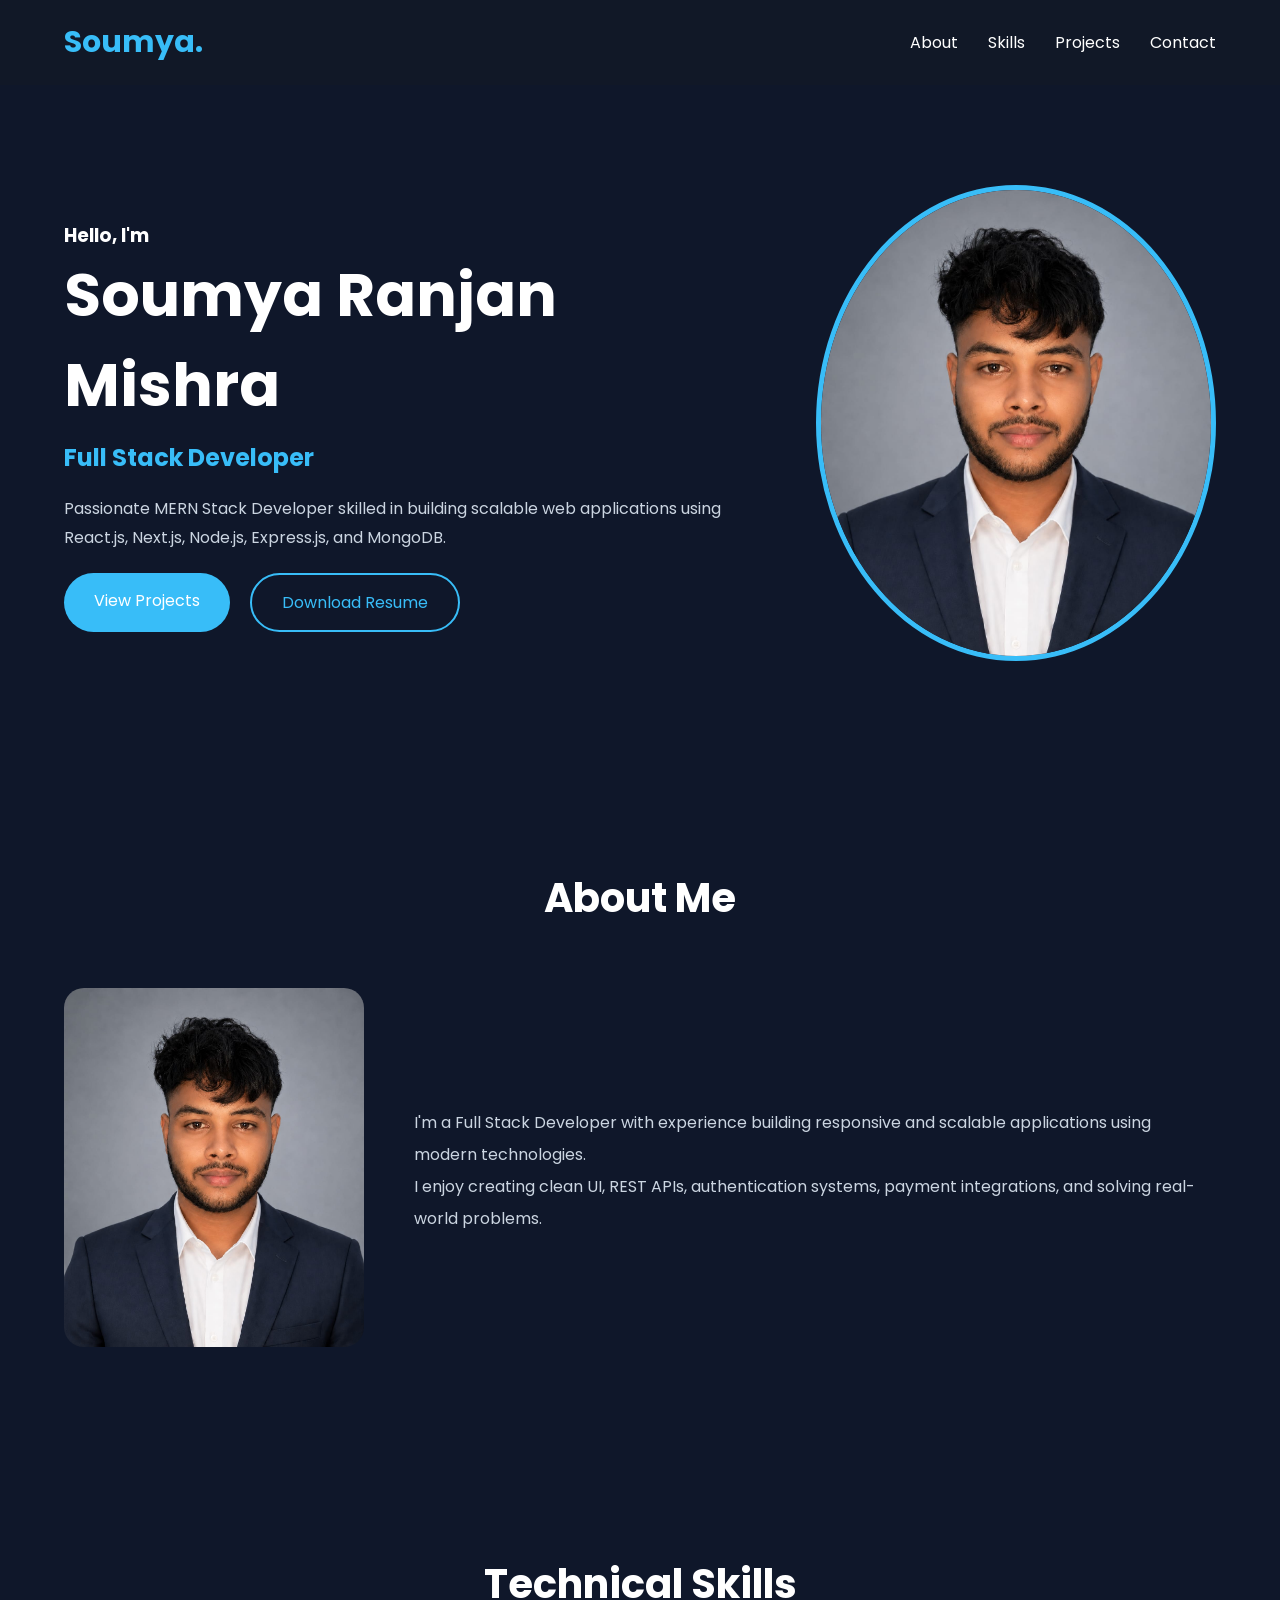
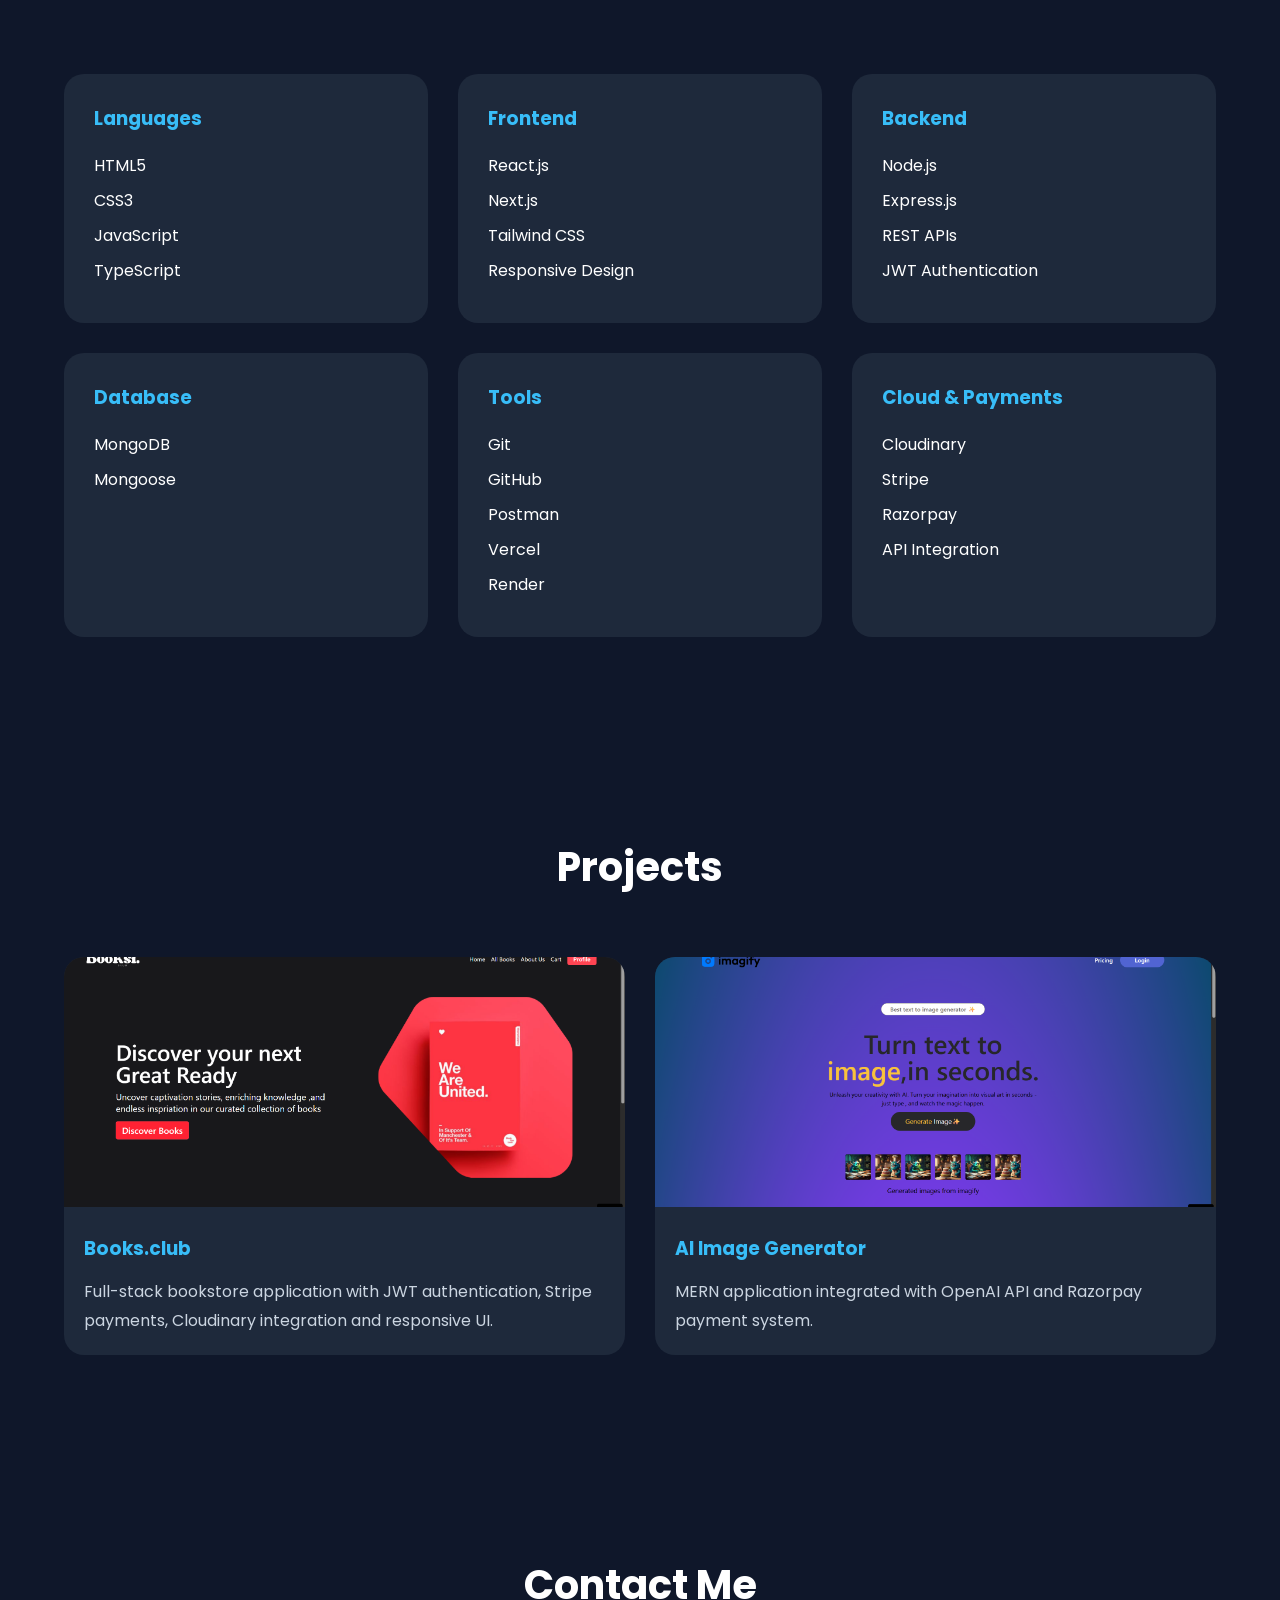
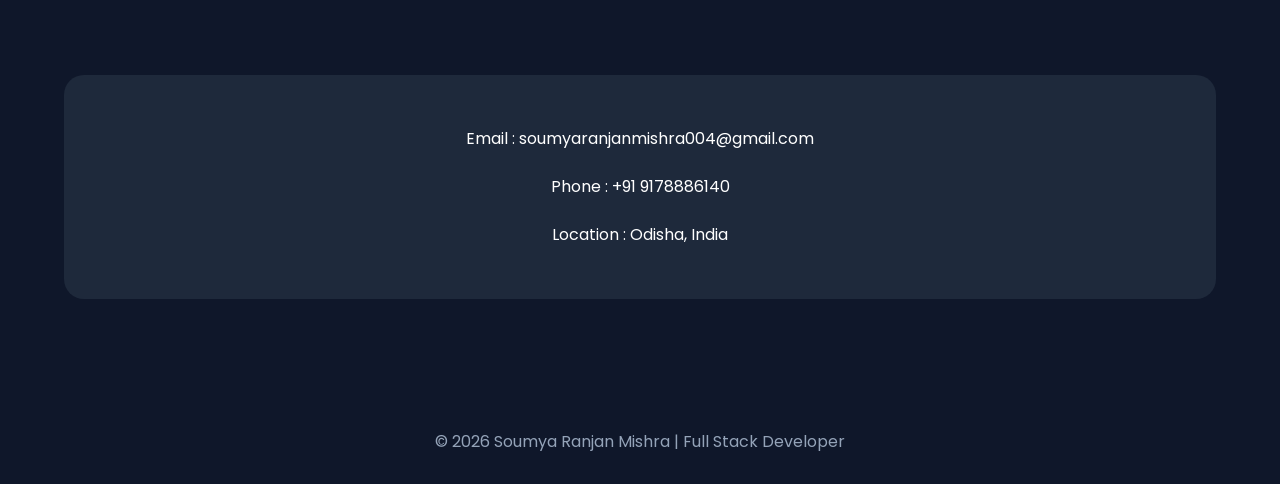
==== task!/index.html @ 954579de "Add portfolio website files including HTML and CSS for two different layouts - Created index.html an" ====
<!doctype html>
<html lang="en">
  <head>
    <meta charset="UTF-8" />
    <meta name="viewport" content="width=device-width, initial-scale=1.0" />
    <title>Soumya | Full Stack Developer</title>
    <link rel="stylesheet" href="style.css" />
  </head>
  <body>
    <header>
      <div class="container navbar">
        <div class="logo">Soumya.</div>

        <nav>
          <a href="#about">About</a>
          <a href="#skills">Skills</a>
          <a href="#projects">Projects</a>
          <a href="#contact">Contact</a>
        </nav>
      </div>
    </header>

    <!-- Hero Section -->

    <section class="hero">
      <div class="container hero-content">
        <div>
          <h3>Hello, I'm</h3>
          <h1>Soumya Ranjan Mishra</h1>
          <h2>Full Stack Developer</h2>

          <p>
            Passionate MERN Stack Developer skilled in building scalable web
            applications using React.js, Next.js, Node.js, Express.js, and
            MongoDB.
          </p>

          <div class="buttons">
            <a href="#projects" class="btn">View Projects</a>
            <a href="/task!/img/resume.pdf" class="btn-outline">Download Resume</a>
          </div>
        </div>

        <div class="hero-image">
          <img src="./img/myImg.jpeg" alt="" />
        </div>
      </div>
    </section>

    <!-- About -->

    <section id="about">
      <div class="container">
        <h2 class="title">About Me</h2>

        <div class="about">
          <div class="about-image">
            <img src="./img/myImg.jpeg" alt="" />
          </div>

          <div class="about-text">
            <p>
              I'm a Full Stack Developer with experience building responsive and
              scalable applications using modern technologies.
            </p>

            <p>
              I enjoy creating clean UI, REST APIs, authentication systems,
              payment integrations, and solving real-world problems.
            </p>
          </div>
        </div>
      </div>
    </section>

    <!-- Skills -->

    <section id="skills">
      <div class="container">
        <h2 class="title">Technical Skills</h2>

        <div class="skills">
          <div class="card">
            <h3>Languages</h3>
            <ul>
              <li>HTML5</li>
              <li>CSS3</li>
              <li>JavaScript</li>
              <li>TypeScript</li>
            </ul>
          </div>

          <div class="card">
            <h3>Frontend</h3>
            <ul>
              <li>React.js</li>
              <li>Next.js</li>
              <li>Tailwind CSS</li>
              <li>Responsive Design</li>
            </ul>
          </div>

          <div class="card">
            <h3>Backend</h3>
            <ul>
              <li>Node.js</li>
              <li>Express.js</li>
              <li>REST APIs</li>
              <li>JWT Authentication</li>
            </ul>
          </div>

          <div class="card">
            <h3>Database</h3>
            <ul>
              <li>MongoDB</li>
              <li>Mongoose</li>
            </ul>
          </div>

          <div class="card">
            <h3>Tools</h3>
            <ul>
              <li>Git</li>
              <li>GitHub</li>
              <li>Postman</li>
              <li>Vercel</li>
              <li>Render</li>
            </ul>
          </div>

          <div class="card">
            <h3>Cloud & Payments</h3>
            <ul>
              <li>Cloudinary</li>
              <li>Stripe</li>
              <li>Razorpay</li>
              <li>API Integration</li>
            </ul>
          </div>
        </div>
      </div>
    </section>

    <!-- Projects -->

    <section id="projects">
      <div class="container">
        <h2 class="title">Projects</h2>

        <div class="projects">
          <div class="project">
            <img src="./img/project2.png" />

            <div class="project-content">
              <h3>Books.club</h3>

              <p>
                Full-stack bookstore application with JWT authentication, Stripe
                payments, Cloudinary integration and responsive UI.
              </p>
            </div>
          </div>

          <div class="project">
            <img src="./img/project3.png" />

            <div class="project-content">
              <h3>AI Image Generator</h3>

              <p>
                MERN application integrated with OpenAI API and Razorpay payment
                system.
              </p>
            </div>
          </div>
        </div>
      </div>
    </section>

    <!-- Contact -->

    <section id="contact">
      <div class="container">
        <h2 class="title">Contact Me</h2>

        <div class="contact">
          <p>Email : soumyaranjanmishra004@gmail.com</p>
          <p>Phone : +91 9178886140</p>
          <p>Location : Odisha, India</p>
        </div>
      </div>
    </section>

    <!-- Footer -->

    <footer>© 2026 Soumya Ranjan Mishra | Full Stack Developer</footer>
  </body>
</html>
---- task!/style.css ----
@import url('https://fonts.googleapis.com/css2?family=Poppins:wght@300;400;500;600;700&display=swap');

*{
margin:0;
padding:0;
box-sizing:border-box;
scroll-behavior:smooth;
}

body{
font-family:Poppins,sans-serif;
background:#0f172a;
color:white;
}

.container{
width:90%;
max-width:1200px;
margin:auto;
}

header{
position:sticky;
top:0;
background:#111827;
padding:20px 0;
z-index:100;
}

.navbar{
display:flex;
justify-content:space-between;
align-items:center;
}

.logo{
font-size:30px;
font-weight:700;
color:#38bdf8;
}

nav{
display:flex;
gap:30px;
}

nav a{
color:white;
text-decoration:none;
}

.hero{
padding:100px 0;
}

.hero-content{
display:grid;
grid-template-columns:1fr 400px;
align-items:center;
gap:50px;
}

.hero h1{
font-size:60px;
}

.hero h2{
color:#38bdf8;
margin:10px 0;
}

.hero p{
color:#cbd5e1;
line-height:1.8;
margin:20px 0;
}

.hero-image{
position:relative;
display:inline-block;
}

.hero-image::before{ 
content:"";
position:absolute;
inset:-12px;
border-radius:50%;
background: radial-gradient(circle, rgba(56,189,248,0.45), transparent 55%);	opacity:0;
transition:opacity 0.3s ease, transform 0.3s ease;
transform: scale(0.85);
}

.hero-image:hover::before{
opacity:1;
transform: scale(1);
}

.hero-image img{
width:100%;
border-radius:50%;
border:5px solid #38bdf8;
transition:transform 0.3s ease, filter 0.3s ease;
}

.hero-image:hover img{
transform: translateY(-6px);
filter: drop-shadow(0 0 22px rgba(56,189,248,0.7));
}

.buttons{
display:flex;
gap:20px;
}

.btn{
padding:15px 30px;
background:#38bdf8;
color:white;
text-decoration:none;
border-radius:50px;
}

.btn-outline{
padding:15px 30px;
border:2px solid #38bdf8;
color:#38bdf8;
text-decoration:none;
border-radius:50px;
}

section{
padding:100px 0;
}

.title{
text-align:center;
font-size:40px;
margin-bottom:60px;
}

.about{
display:grid;
grid-template-columns:300px 1fr;
gap:50px;
align-items:center;
}

.about-image img{
width:100%;
border-radius:20px;
}

.about-text{
line-height:2;
color:#cbd5e1;
}

.skills{
display:grid;
grid-template-columns:repeat(auto-fit,minmax(280px,1fr));
gap:30px;
}

.card{
background:#1e293b;
padding:30px;
border-radius:20px;
transition:.4s;
}

.card:hover{
transform:translateY(-10px);
}

.card h3{
color:#38bdf8;
margin-bottom:20px;
}

.card ul{
list-style:none;
}

.card li{
margin-bottom:10px;
}

.projects{
display:grid;
grid-template-columns:repeat(auto-fit,minmax(350px,1fr));
gap:30px;
}

.project{
background:#1e293b;
border-radius:20px;
overflow:hidden;
}

.project img{
width:100%;
height:250px;
object-fit:cover;
}

.project-content{
padding:20px;
}

.project-content h3{
margin-bottom:15px;
color:#38bdf8;
}

.project-content p{
color:#cbd5e1;
line-height:1.8;
}

.contact{
background:#1e293b;
padding:40px;
border-radius:20px;
text-align:center;
line-height:3;
}

footer{
padding:30px;
text-align:center;
color:#94a3b8;
}

@media(max-width:768px){

.hero-content,
.about{
grid-template-columns:1fr;
}

.hero h1{
font-size:40px;
}

.navbar{
flex-direction:column;
gap:20px;
}

nav{
flex-wrap:wrap;
justify-content:center;
}

}
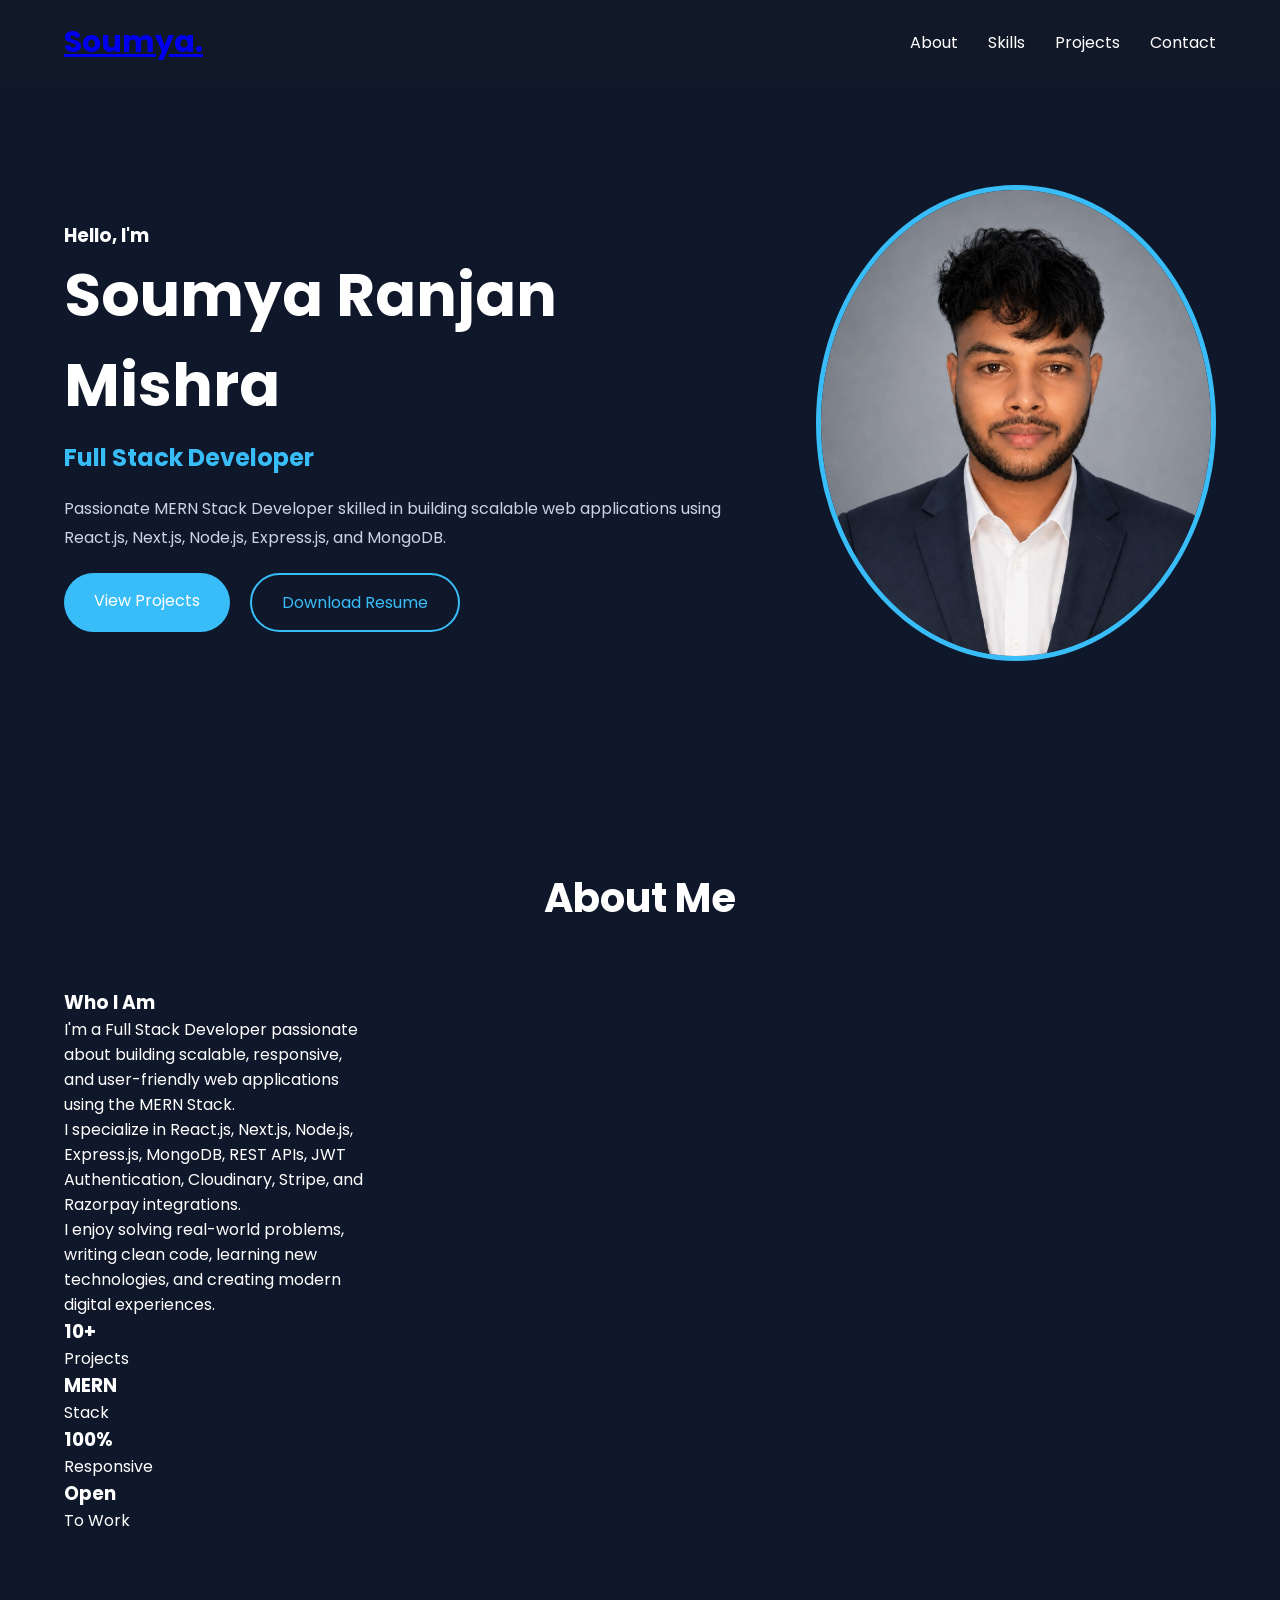
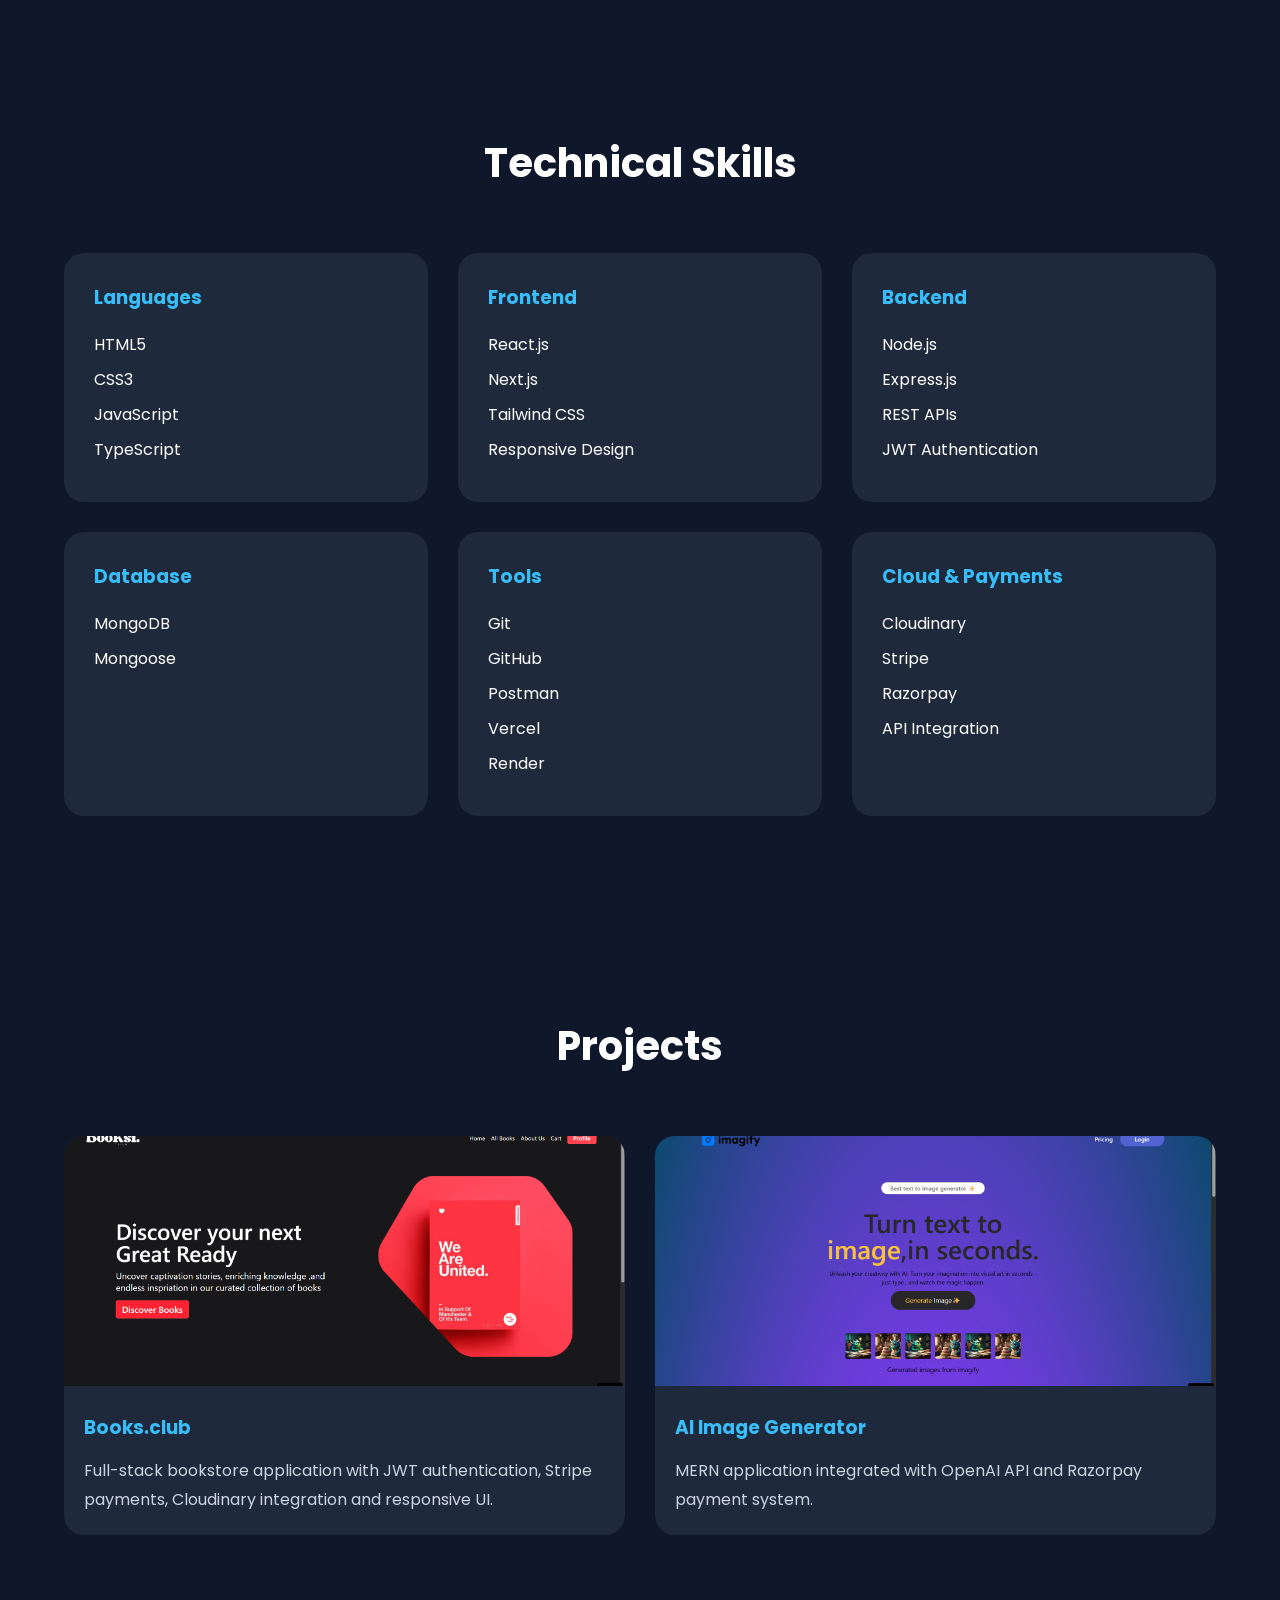
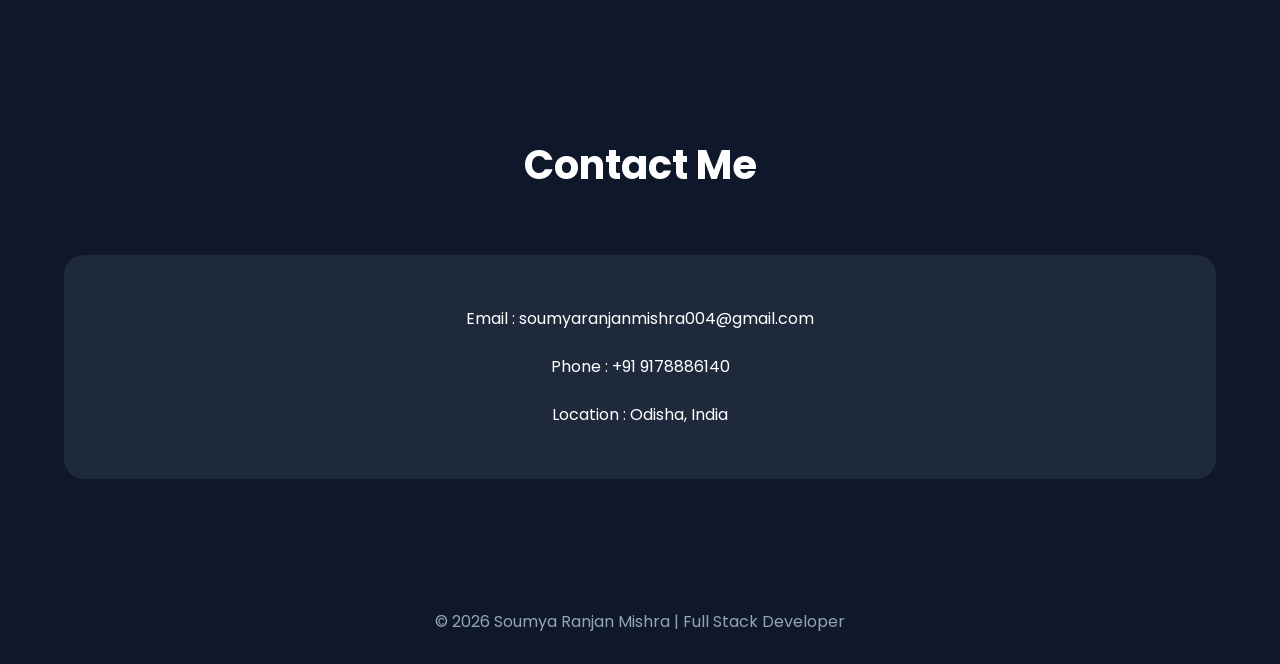
==== commit 9fb1e221: "update the  portfolio about us page" ====
--- a/task!/index.html
+++ b/task!/index.html
@@ -9,7 +9,7 @@
   <body>
     <header>
       <div class="container navbar">
-        <div class="logo">Soumya.</div>
+        <div class="logo" ><a href="#hero">Soumya.</a></div>
 
         <nav>
           <a href="#about">About</a>
@@ -22,7 +22,7 @@
 
     <!-- Hero Section -->
 
-    <section class="hero">
+    <section class="hero" id="hero">
       <div class="container hero-content">
         <div>
           <h3>Hello, I'm</h3>
@@ -49,29 +49,56 @@
 
     <!-- About -->
 
-    <section id="about">
-      <div class="container">
-        <h2 class="title">About Me</h2>
-
-        <div class="about">
-          <div class="about-image">
-            <img src="./img/myImg.jpeg" alt="" />
-          </div>
-
-          <div class="about-text">
-            <p>
-              I'm a Full Stack Developer with experience building responsive and
-              scalable applications using modern technologies.
-            </p>
-
-            <p>
-              I enjoy creating clean UI, REST APIs, authentication systems,
-              payment integrations, and solving real-world problems.
-            </p>
-          </div>
-        </div>
-      </div>
-    </section>
+<section id="about">
+  <div class="container">
+    <h2 class="title">About Me</h2>
+
+    <div class="about">
+      <div class="about-card">
+        <h3>Who I Am</h3>
+
+        <p>
+          I'm a <span>Full Stack Developer</span> passionate about building
+          scalable, responsive, and user-friendly web applications using the
+          MERN Stack.
+        </p>
+
+        <p>
+          I specialize in React.js, Next.js, Node.js, Express.js, MongoDB,
+          REST APIs, JWT Authentication, Cloudinary, Stripe, and Razorpay
+          integrations.
+        </p>
+
+        <p>
+          I enjoy solving real-world problems, writing clean code, learning new
+          technologies, and creating modern digital experiences.
+        </p>
+
+        <div class="about-stats">
+          <div class="stat">
+            <h3>10+</h3>
+            <span>Projects</span>
+          </div>
+
+          <div class="stat">
+            <h3>MERN</h3>
+            <span>Stack</span>
+          </div>
+
+          <div class="stat">
+            <h3>100%</h3>
+            <span>Responsive</span>
+          </div>
+
+          <div class="stat">
+            <h3>Open</h3>
+            <span>To Work</span>
+          </div>
+        </div>
+      </div>
+    </div>
+  </div>
+</section>
 
     <!-- Skills -->
 
